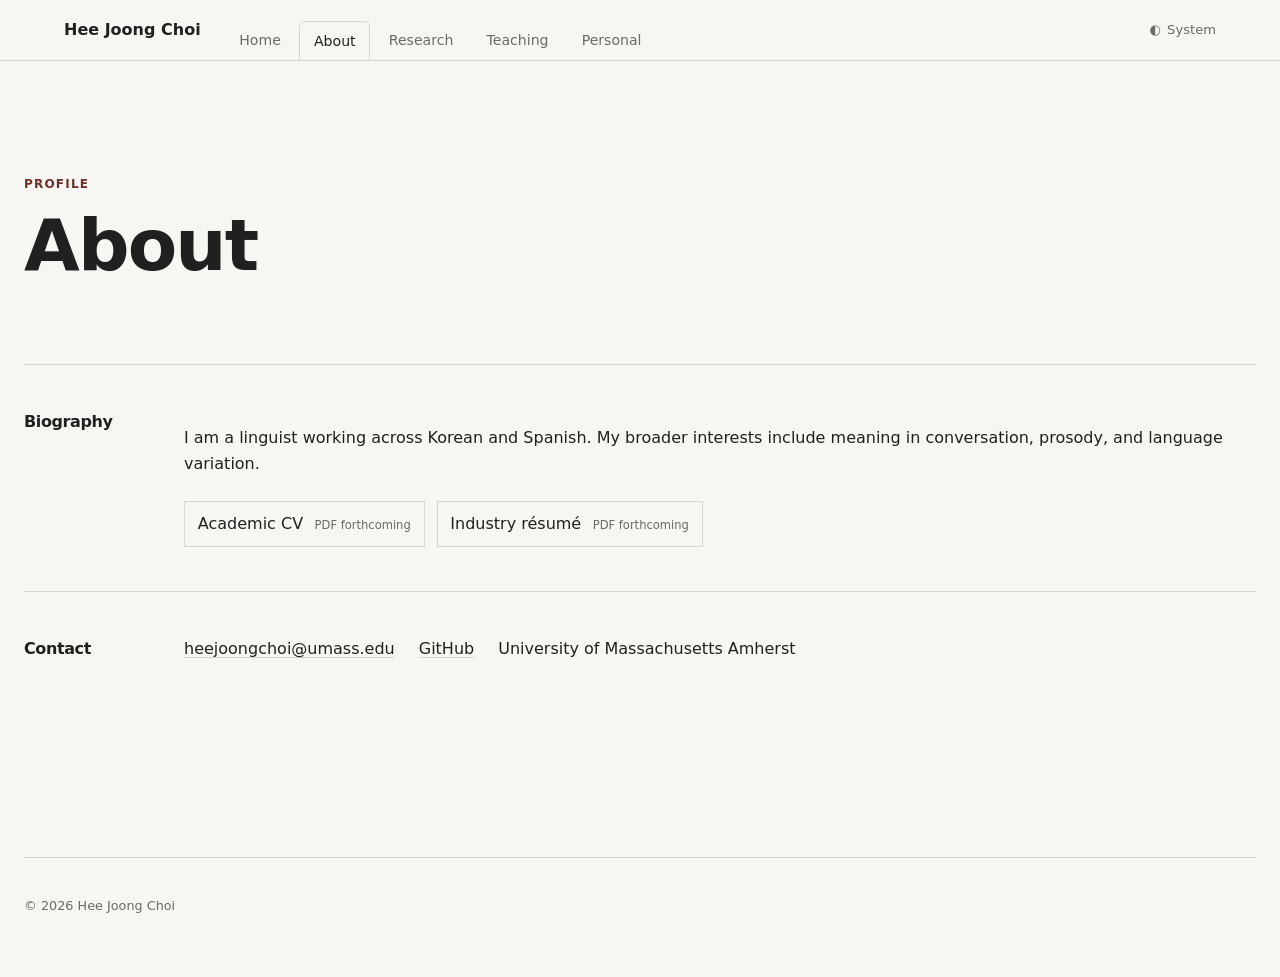
==== about/index.html @ 4eee2da2 "Converted the site to a folder-tab, multi-page structure" ====
<!doctype html>
<html lang="en">
<head>
  <meta charset="utf-8">
  <meta name="viewport" content="width=device-width, initial-scale=1">
  <meta name="description" content="About Hee Joong Choi, linguist at UMass Amherst.">
  <title>About · Hee Joong Choi</title>
  <script>document.documentElement.dataset.theme = localStorage.getItem('theme') || 'system';</script>
  <link rel="stylesheet" href="/styles.css">
</head>
<body>
  <header class="site-header">
    <nav class="nav" aria-label="Main navigation">
      <a class="site-name" href="/">Hee Joong Choi</a>
      <div class="nav-links">
        <a href="/">Home</a><a href="/about/" aria-current="page">About</a><a href="/research/">Research</a><a href="/teaching/">Teaching</a><a href="/personal/">Personal</a>
      </div>
      <button class="theme-toggle" type="button" aria-label="Change color theme" title="Change color theme"><span aria-hidden="true">◐</span><span class="theme-label">System</span></button>
    </nav>
  </header>

  <main class="page-shell inner-page">
    <header class="page-heading">
      <p class="kicker">Profile</p>
      <h1>About</h1>
    </header>
    <div class="page-content">
      <section aria-labelledby="bio-title">
        <h2 id="bio-title">Biography</h2>
        <div>
          <p>I am a linguist working across Korean and Spanish. My broader interests include meaning in conversation, prosody, and language variation.</p>
          <div class="document-links" aria-label="Professional documents">
            <!-- Replace each span with an <a> when its PDF is added. -->
            <span>Academic CV <small>PDF forthcoming</small></span>
            <span>Industry résumé <small>PDF forthcoming</small></span>
          </div>
        </div>
      </section>
      <section aria-labelledby="contact-title">
        <h2 id="contact-title">Contact</h2>
        <div class="contact-list">
          <a href="mailto:heejoongchoi@umass.edu">heejoongchoi@umass.edu</a>
          <a href="https://github.com/drchoi1">GitHub</a>
          <span>University of Massachusetts Amherst</span>
        </div>
      </section>
    </div>
  </main>

  <footer><p>© <span data-year></span> Hee Joong Choi</p></footer>
  <script src="/site.js"></script>
</body>
</html>
---- styles.css ----
:root {
  color-scheme: light dark;
  --bg: #f7f6f2;
  --text: #20211f;
  --muted: #696b66;
  --line: #d7d6d0;
  --accent: #6d302d;
  --header: color-mix(in srgb, var(--bg) 92%, transparent);
  font-family: Inter, ui-sans-serif, system-ui, -apple-system, BlinkMacSystemFont, "Segoe UI", sans-serif;
  font-size: 16px;
  scroll-behavior: smooth;
}

:root[data-theme="dark"] {
  --bg: #171816;
  --text: #eeeee8;
  --muted: #aaa9a2;
  --line: #393a35;
  --accent: #d89b91;
}

@media (prefers-color-scheme: dark) {
  :root:not([data-theme="light"]) {
    --bg: #171816;
    --text: #eeeee8;
    --muted: #aaa9a2;
    --line: #393a35;
    --accent: #d89b91;
  }
}

* { box-sizing: border-box; }

body {
  margin: 0;
  background: var(--bg);
  color: var(--text);
  font-size: 1rem;
  line-height: 1.65;
}

a {
  color: inherit;
  text-decoration-color: var(--line);
  text-underline-offset: 0.2em;
}

a:hover, a:focus-visible { text-decoration-color: var(--accent); }

.site-header {
  position: sticky;
  top: 0;
  z-index: 10;
  border-bottom: 1px solid var(--line);
  background: var(--header);
  backdrop-filter: blur(12px);
}

.nav {
  display: flex;
  align-items: center;
  gap: 1.5rem;
  width: min(72rem, calc(100% - 2rem));
  min-height: 3.75rem;
  margin: auto;
}

.site-name {
  flex: 0 0 auto;
  font-weight: 650;
  text-decoration: none;
}

.nav-links {
  display: flex;
  flex: 1 1 auto;
  align-self: stretch;
  align-items: end;
  gap: 0.25rem;
  overflow-x: auto;
  scrollbar-width: none;
  white-space: nowrap;
}

.nav-links::-webkit-scrollbar { display: none; }
.nav-links a {
  display: inline-flex;
  align-items: center;
  height: 2.5rem;
  border: 1px solid transparent;
  border-bottom: 0;
  border-radius: 0.35rem 0.35rem 0 0;
  color: var(--muted);
  font-size: 0.88rem;
  padding-inline: 0.85rem;
  text-decoration: none;
}
.nav-links a:hover, .nav-links a:focus-visible { color: var(--text); }

.nav-links a[aria-current="page"] {
  position: relative;
  bottom: -1px;
  border-color: var(--line);
  background: var(--bg);
  color: var(--text);
}

.theme-toggle {
  display: inline-flex;
  align-items: center;
  gap: 0.4rem;
  flex: 0 0 auto;
  border: 0;
  background: none;
  color: var(--muted);
  cursor: pointer;
  font: inherit;
  font-size: 0.82rem;
  padding: 0.35rem 0;
}

main, footer {
  width: min(78rem, calc(100% - 3rem));
  margin-inline: auto;
}

.page-shell {
  min-height: calc(100vh - 10rem);
}

.inner-page {
  padding-block: clamp(3.5rem, 8vw, 6.5rem);
}

.page-heading {
  max-width: 46rem;
  margin-bottom: clamp(3rem, 7vw, 5rem);
}

.page-heading h1 {
  margin-bottom: 1rem;
  font-size: clamp(2.7rem, 6vw, 4.5rem);
}

.page-heading > :last-child { margin-bottom: 0; }

.page-content > section {
  display: grid;
  grid-template-columns: 8rem minmax(0, 1fr);
  gap: 2rem;
  border-top: 1px solid var(--line);
  padding-block: 2.75rem;
}

.intro {
  display: grid;
  grid-template-columns: minmax(0, 1fr) 14rem;
  gap: clamp(2rem, 8vw, 6rem);
  align-items: center;
  min-height: 68vh;
  padding-block: 5rem;
}

.kicker {
  color: var(--accent);
  font-size: 0.75rem;
  font-weight: 650;
  letter-spacing: 0.1em;
  text-transform: uppercase;
}

h1, h2 { font-weight: 600; letter-spacing: -0.025em; }
h1 { margin: 0 0 1.5rem; font-size: clamp(2.5rem, 7vw, 4.8rem); line-height: 1.06; }
h1 span { display: block; color: var(--muted); font-size: 0.42em; margin-top: 0.5rem; }
.intro-text { font-size: clamp(1.15rem, 2.5vw, 1.4rem); line-height: 1.5; }
.intro p { max-width: 38rem; }

.portrait {
  display: block;
  width: 100%;
  aspect-ratio: 4 / 5;
  border: 1px solid var(--line);
  filter: grayscale(18%);
  object-fit: cover;
}

main > section:not(.intro) {
  display: grid;
  grid-template-columns: 8rem minmax(0, 1fr);
  gap: 2rem;
  border-top: 1px solid var(--line);
  padding-block: 3.5rem;
  scroll-margin-top: 4.5rem;
}

h2 { margin: 0; font-size: 1rem; }
h3 { margin: 0; font-size: 1rem; font-weight: 600; }
.section-body > :first-child { margin-top: 0; }
.section-body > :last-child { margin-bottom: 0; }
.empty-state, .section-note { color: var(--muted); }
.contact-list { display: flex; flex-wrap: wrap; gap: 0.5rem 1.5rem; }

.document-links {
  display: flex;
  flex-wrap: wrap;
  gap: 0.75rem;
  margin-top: 1.5rem;
}

.document-links > * {
  border: 1px solid var(--line);
  padding: 0.55rem 0.8rem;
  text-decoration: none;
}

.document-links small {
  color: var(--muted);
  font-size: 0.72rem;
  margin-left: 0.4rem;
}

.research-areas { margin-top: 2rem; }

.research-areas article {
  display: grid;
  grid-template-columns: minmax(11rem, 0.8fr) minmax(0, 1.2fr);
  gap: 2rem;
  border-top: 1px solid var(--line);
  padding-block: 1.4rem;
}

.research-areas article:last-child { padding-bottom: 0; }
.research-areas p { margin: 0; }

.teaching-group + .teaching-group { margin-top: 3rem; }

.teaching-group > h2 {
  font-size: 1.08rem;
  margin-bottom: 1.15rem;
}

.teaching-place {
  border: 0;
}

.teaching-place + .teaching-place { margin-top: 1.4rem; }

.teaching-place h3 {
  color: var(--accent);
  font-size: 0.95rem;
  font-weight: 600;
  margin: 0 0 0.45rem;
}

.course-list { margin: 0; }

.course-list > div {
  display: grid;
  grid-template-columns: 7.5rem minmax(0, 1fr);
  gap: 1rem;
  border: 0;
  line-height: 1.35;
  padding-block: 0.08rem;
}

.course-list > div::before,
.course-list > div::after { content: none; }

.course-list dt {
  color: var(--muted);
  font-size: 0.84rem;
  font-variant-numeric: tabular-nums;
}

.course-list dd { margin: 0; }

.course-meta {
  color: var(--muted);
  font-size: 0.82em;
}

.course-detail {
  display: grid;
  grid-template-columns: 7rem minmax(0, 1fr);
  gap: 1rem;
  color: var(--muted);
  font-size: 0.88rem;
  margin-top: 0.35rem;
}

.course-detail span {
  font-size: 0.76rem;
  font-weight: 650;
  letter-spacing: 0.04em;
  text-transform: uppercase;
}

.course-detail p { margin: 0; }

@media (min-width: 1280px) {
  .course-list > div > dd { white-space: nowrap; }
  .course-detail p { white-space: normal; }
}

.interest-bubbles {
  display: flex;
  flex-wrap: wrap;
  align-items: flex-start;
  gap: 0.75rem;
  margin-top: 1.5rem;
}

.interest-bubbles details {
  flex: 0 1 auto;
  border: 1px solid var(--line);
  background: var(--bg);
}

.interest-bubbles details[open] {
  flex-basis: min(100%, 18rem);
  position: relative;
}

.interest-bubbles details[open]::after {
  content: "";
  position: absolute;
  left: 1.25rem;
  bottom: -0.55rem;
  width: 0.9rem;
  height: 0.9rem;
  border-right: 1px solid var(--line);
  border-bottom: 1px solid var(--line);
  background: var(--bg);
  transform: rotate(45deg);
}

.interest-bubbles summary {
  cursor: pointer;
  list-style: none;
  padding: 0.65rem 0.9rem;
  white-space: nowrap;
}

.interest-bubbles summary::-webkit-details-marker { display: none; }

.interest-bubbles summary::after {
  content: "+";
  color: var(--muted);
  margin-left: 0.75rem;
}

.interest-bubbles details[open] summary::after { content: "−"; }

.bubble-content {
  aspect-ratio: 1 / 1;
  border-top: 1px solid var(--line);
  color: var(--muted);
  padding: 1rem;
}

.bubble-content p { margin: 0; }

footer {
  border-top: 1px solid var(--line);
  color: var(--muted);
  font-size: 0.8rem;
  margin-top: 3rem;
  padding-block: 1.5rem 3rem;
}

@media (max-width: 700px) {
  main, footer { width: min(100% - 2rem, 78rem); }
  .nav { flex-wrap: wrap; gap: 0 1rem; padding-block: 0.65rem; }
  .site-name { flex: 1 1 auto; }
  .theme-label { position: absolute; width: 1px; height: 1px; overflow: hidden; clip: rect(0 0 0 0); }
  .nav-links { order: 3; flex-basis: 100%; padding-top: 0.45rem; }
  .nav-links a { height: 2.25rem; padding-inline: 0.7rem; }
  .intro { grid-template-columns: 1fr; min-height: auto; padding-block: 4rem; }
  .portrait { width: min(13rem, 55vw); }
  .inner-page { padding-block: 3.5rem; }
  .page-content > section { grid-template-columns: 1fr; gap: 1rem; }
  main > section:not(.intro) { grid-template-columns: 1fr; gap: 1rem; padding-block: 2.75rem; scroll-margin-top: 6.5rem; }
  .research-areas article { grid-template-columns: 1fr; gap: 0.5rem; }
  .course-list > div { grid-template-columns: 6.5rem minmax(0, 1fr); gap: 0.8rem; }
  .course-detail { grid-template-columns: 1fr; gap: 0.35rem; }
  .interest-bubbles details[open] { flex-basis: 100%; }
}

@media (max-width: 420px) {
  .course-list > div { grid-template-columns: 1fr; gap: 0.25rem; }
  .course-list dt br { display: none; }
}

@media (prefers-reduced-motion: reduce) {
  :root { scroll-behavior: auto; }
}
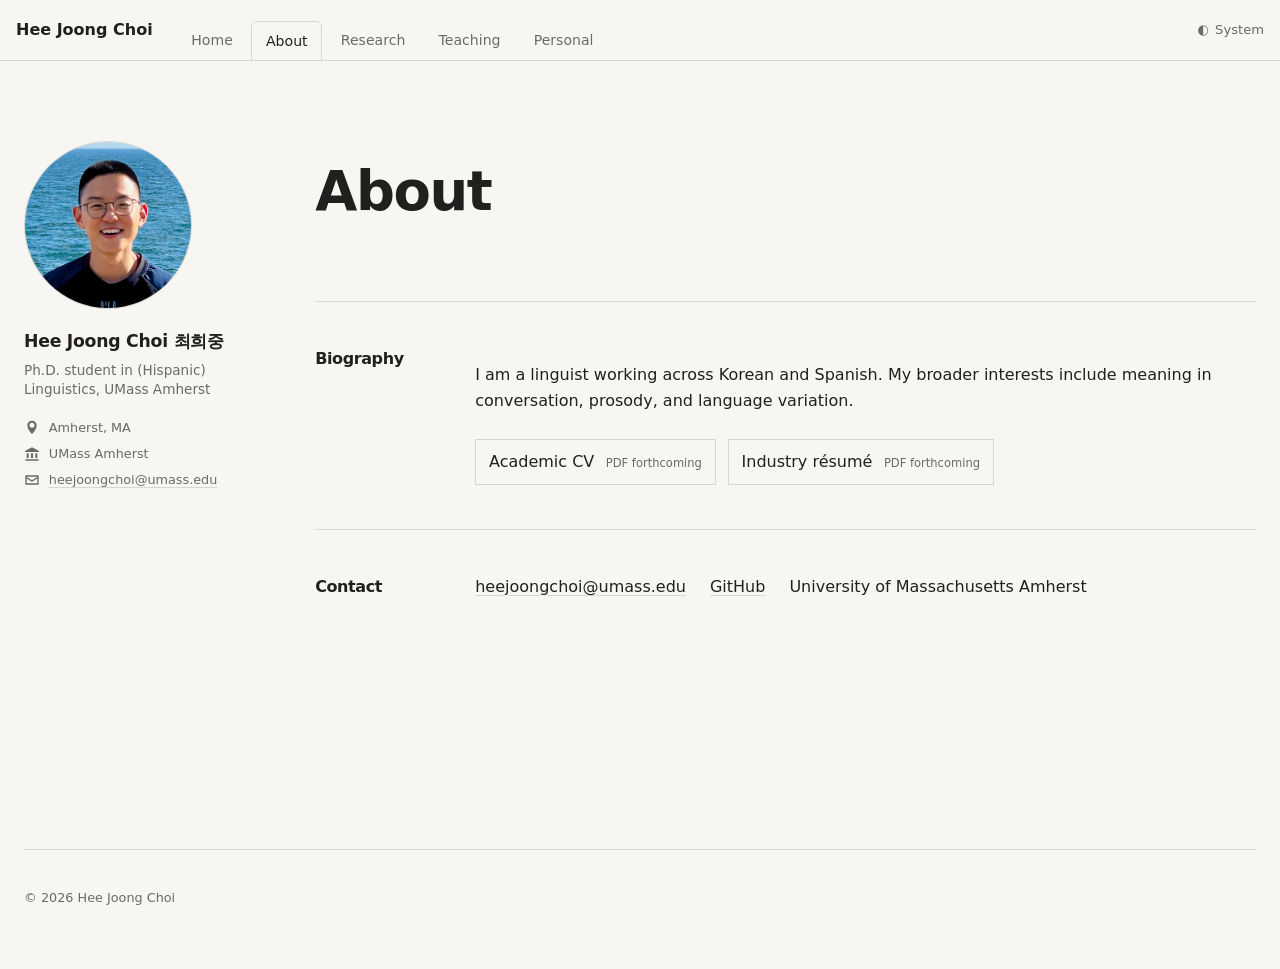
==== commit fdf15d18: "Profile sidebar addition +a Profile rail includes: - Existing circular profile portrait - “Hee Joong" ====
--- a/about/index.html
+++ b/about/index.html
@@ -19,9 +19,22 @@
     </nav>
   </header>
 
+  <div class="site-frame">
+    <aside class="profile-bar" aria-label="Profile">
+      <img class="profile-photo" src="/images/ChoiHJ_profile.png" alt="Hee Joong Choi">
+      <div class="profile-copy">
+        <p class="profile-name">Hee Joong Choi <span lang="ko">최희중</span></p>
+        <p class="profile-title">Ph.D. student in (Hispanic) Linguistics, UMass Amherst</p>
+        <ul class="profile-meta">
+          <li><svg aria-hidden="true" viewBox="0 0 24 24"><path d="M12 21s7-6.1 7-13a7 7 0 1 0-14 0c0 6.9 7 13 7 13Zm0-9.5A3.5 3.5 0 1 1 12 4a3.5 3.5 0 0 1 0 7.5Z"/></svg><span>Amherst, MA</span></li>
+          <li><svg aria-hidden="true" viewBox="0 0 24 24"><path d="m12 2 10 5v2H2V7l10-5ZM4 11h3v7H4v-7Zm6.5 0h3v7h-3v-7Zm6.5 0h3v7h-3v-7ZM2 20h20v2H2v-2Z"/></svg><span>UMass Amherst</span></li>
+          <li><svg aria-hidden="true" viewBox="0 0 24 24"><path d="M2 5h20v14H2V5Zm2 2v.5l8 5 8-5V7H4Zm16 10V9.8l-8 5-8-5V17h16Z"/></svg><a href="mailto:heejoongchoi@umass.edu">heejoongchoi@umass.edu</a></li>
+        </ul>
+      </div>
+    </aside>
+
   <main class="page-shell inner-page">
     <header class="page-heading">
-      <p class="kicker">Profile</p>
       <h1>About</h1>
     </header>
     <div class="page-content">
@@ -46,6 +59,7 @@
       </section>
     </div>
   </main>
+  </div>
 
   <footer><p>© <span data-year></span> Hee Joong Choi</p></footer>
   <script src="/site.js"></script>
--- a/styles.css
+++ b/styles.css
@@ -60,7 +60,7 @@
   display: flex;
   align-items: center;
   gap: 1.5rem;
-  width: min(72rem, calc(100% - 2rem));
+  width: min(90rem, calc(100% - 2rem));
   min-height: 3.75rem;
   margin: auto;
 }
@@ -124,6 +124,77 @@
   margin-inline: auto;
 }
 
+.site-frame {
+  display: grid;
+  grid-template-columns: 15rem minmax(0, 1fr);
+  gap: clamp(2rem, 4vw, 4rem);
+  width: min(90rem, calc(100% - 3rem));
+  margin-inline: auto;
+}
+
+.site-frame > main {
+  min-width: 0;
+  width: 100%;
+}
+
+.profile-bar {
+  position: sticky;
+  top: 5.5rem;
+  align-self: start;
+  margin-top: 5rem;
+}
+
+.profile-photo {
+  display: block;
+  width: 10.5rem;
+  aspect-ratio: 1;
+  border: 1px solid var(--line);
+  border-radius: 50%;
+  object-fit: cover;
+}
+
+.profile-name {
+  margin: 1.1rem 0 0;
+  font-size: 1.08rem;
+  font-weight: 650;
+  letter-spacing: -0.015em;
+  white-space: nowrap;
+}
+
+.profile-title {
+  color: var(--muted);
+  font-size: 0.85rem;
+  line-height: 1.45;
+  margin: 0.35rem 0 0;
+}
+
+.profile-meta {
+  margin: 1.2rem 0 0;
+  padding: 0;
+  list-style: none;
+}
+
+.profile-meta li {
+  display: grid;
+  grid-template-columns: 1rem minmax(0, 1fr);
+  gap: 0.55rem;
+  align-items: start;
+  color: var(--muted);
+  font-size: 0.8rem;
+  line-height: 1.35;
+}
+
+.profile-meta li + li { margin-top: 0.55rem; }
+
+.profile-meta svg {
+  width: 1rem;
+  height: 1rem;
+  fill: currentColor;
+  margin-top: 0.05rem;
+}
+
+.profile-meta a { overflow-wrap: anywhere; }
+
 .page-shell {
   min-height: calc(100vh - 10rem);
 }
@@ -139,7 +210,7 @@
 
 .page-heading h1 {
   margin-bottom: 1rem;
-  font-size: clamp(2.7rem, 6vw, 4.5rem);
+  font-size: clamp(2.1rem, 4.5vw, 3.4rem);
 }
 
 .page-heading > :last-child { margin-bottom: 0; }
@@ -170,7 +241,7 @@
 }
 
 h1, h2 { font-weight: 600; letter-spacing: -0.025em; }
-h1 { margin: 0 0 1.5rem; font-size: clamp(2.5rem, 7vw, 4.8rem); line-height: 1.06; }
+h1 { margin: 0 0 1.5rem; font-size: clamp(2rem, 5.25vw, 3.6rem); line-height: 1.06; }
 h1 span { display: block; color: var(--muted); font-size: 0.42em; margin-top: 0.5rem; }
 .intro-text { font-size: clamp(1.15rem, 2.5vw, 1.4rem); line-height: 1.5; }
 .intro p { max-width: 38rem; }
@@ -184,6 +255,23 @@
   object-fit: cover;
 }
 
+.home-photo { margin: 0; }
+
+.home-photo img {
+  display: block;
+  width: 100%;
+  aspect-ratio: 3 / 4;
+  border: 1px solid var(--line);
+  object-fit: cover;
+}
+
+.home-photo figcaption {
+  color: var(--muted);
+  font-size: 0.72rem;
+  line-height: 1.4;
+  margin-top: 0.55rem;
+}
+
 main > section:not(.intro) {
   display: grid;
   grid-template-columns: 8rem minmax(0, 1fr);
@@ -219,18 +307,84 @@
   margin-left: 0.4rem;
 }
 
-.research-areas { margin-top: 2rem; }
-
-.research-areas article {
-  display: grid;
-  grid-template-columns: minmax(11rem, 0.8fr) minmax(0, 1.2fr);
+.research-section {
+  display: grid;
+  grid-template-columns: 10rem minmax(0, 1fr);
   gap: 2rem;
   border-top: 1px solid var(--line);
-  padding-block: 1.4rem;
-}
-
-.research-areas article:last-child { padding-bottom: 0; }
-.research-areas p { margin: 0; }
+  padding-block: 2.75rem;
+}
+
+.research-section > h2 { font-size: 1rem; }
+
+.dot-list {
+  margin: 0;
+  padding: 0;
+  list-style: none;
+}
+
+.dot-list li {
+  display: flex;
+  align-items: baseline;
+}
+.dot-list li + li { margin-top: 0.3rem; }
+
+.dot-list li::before {
+  content: "·";
+  flex: 0 0 1rem;
+  color: var(--accent);
+  font-weight: 700;
+  margin-right: 0.35rem;
+  text-align: center;
+}
+
+.project-list { min-width: 0; }
+
+.project {
+  border-top: 1px solid var(--line);
+  padding-block: 1.25rem;
+}
+
+.project:first-child { padding-top: 0; }
+
+.project details { margin: 0; }
+
+.project summary {
+  cursor: pointer;
+  font-size: 1.05rem;
+  font-weight: 600;
+  list-style: none;
+}
+
+.project summary::-webkit-details-marker { display: none; }
+
+.project summary::before {
+  content: "+";
+  display: inline-block;
+  color: var(--accent);
+  margin-right: 0.65rem;
+  width: 0.8rem;
+}
+
+.project details[open] summary::before { content: "−"; }
+
+.project-outline {
+  border: 1px solid var(--line);
+  margin: 1.25rem 0 0 1.45rem;
+  padding: 1rem 1rem 1rem 2rem;
+}
+
+.project-outline li + li { margin-top: 0.8rem; }
+
+.project-outcomes {
+  color: var(--muted);
+  font-size: 0.88rem;
+  margin: 1rem 0 0 1.45rem;
+  padding-left: 1rem;
+}
+
+.project-outcomes li + li { margin-top: 0.4rem; }
+.project-outcomes b { color: var(--text); }
 
 .teaching-group + .teaching-group { margin-top: 3rem; }
 
@@ -274,6 +428,8 @@
 
 .course-list dd { margin: 0; }
 
+.course-list > .no-date { grid-template-columns: 1fr; }
+
 .course-meta {
   color: var(--muted);
   font-size: 0.82em;
@@ -296,6 +452,15 @@
 }
 
 .course-detail p { margin: 0; }
+
+.bare-course-list {
+  color: var(--muted);
+  font-size: 0.88rem;
+  margin: 0.35rem 0 0;
+  padding-left: 1.1rem;
+}
+
+.bare-course-list li + li { margin-top: 0.1rem; }
 
 @media (min-width: 1280px) {
   .course-list > div > dd { white-space: nowrap; }
@@ -370,22 +535,38 @@
 
 @media (max-width: 700px) {
   main, footer { width: min(100% - 2rem, 78rem); }
+  .site-frame { width: min(100% - 2rem, 90rem); }
   .nav { flex-wrap: wrap; gap: 0 1rem; padding-block: 0.65rem; }
   .site-name { flex: 1 1 auto; }
   .theme-label { position: absolute; width: 1px; height: 1px; overflow: hidden; clip: rect(0 0 0 0); }
   .nav-links { order: 3; flex-basis: 100%; padding-top: 0.45rem; }
   .nav-links a { height: 2.25rem; padding-inline: 0.7rem; }
   .intro { grid-template-columns: 1fr; min-height: auto; padding-block: 4rem; }
-  .portrait { width: min(13rem, 55vw); }
+  .portrait, .home-photo { width: min(15rem, 65vw); }
   .inner-page { padding-block: 3.5rem; }
   .page-content > section { grid-template-columns: 1fr; gap: 1rem; }
   main > section:not(.intro) { grid-template-columns: 1fr; gap: 1rem; padding-block: 2.75rem; scroll-margin-top: 6.5rem; }
-  .research-areas article { grid-template-columns: 1fr; gap: 0.5rem; }
+  .research-section { grid-template-columns: 1fr; gap: 1rem; }
   .course-list > div { grid-template-columns: 6.5rem minmax(0, 1fr); gap: 0.8rem; }
   .course-detail { grid-template-columns: 1fr; gap: 0.35rem; }
   .interest-bubbles details[open] { flex-basis: 100%; }
 }
 
+@media (max-width: 900px) {
+  .site-frame { grid-template-columns: 1fr; gap: 0; }
+  .profile-bar {
+    position: static;
+    display: grid;
+    grid-template-columns: 6rem minmax(0, 1fr);
+    gap: 1.25rem;
+    margin-top: 2.5rem;
+  }
+  .profile-photo { width: 6rem; }
+  .profile-name { margin-top: 0; }
+  .profile-meta { display: flex; flex-wrap: wrap; gap: 0.45rem 1rem; margin-top: 0.8rem; }
+  .profile-meta li + li { margin-top: 0; }
+}
+
 @media (max-width: 420px) {
   .course-list > div { grid-template-columns: 1fr; gap: 0.25rem; }
   .course-list dt br { display: none; }
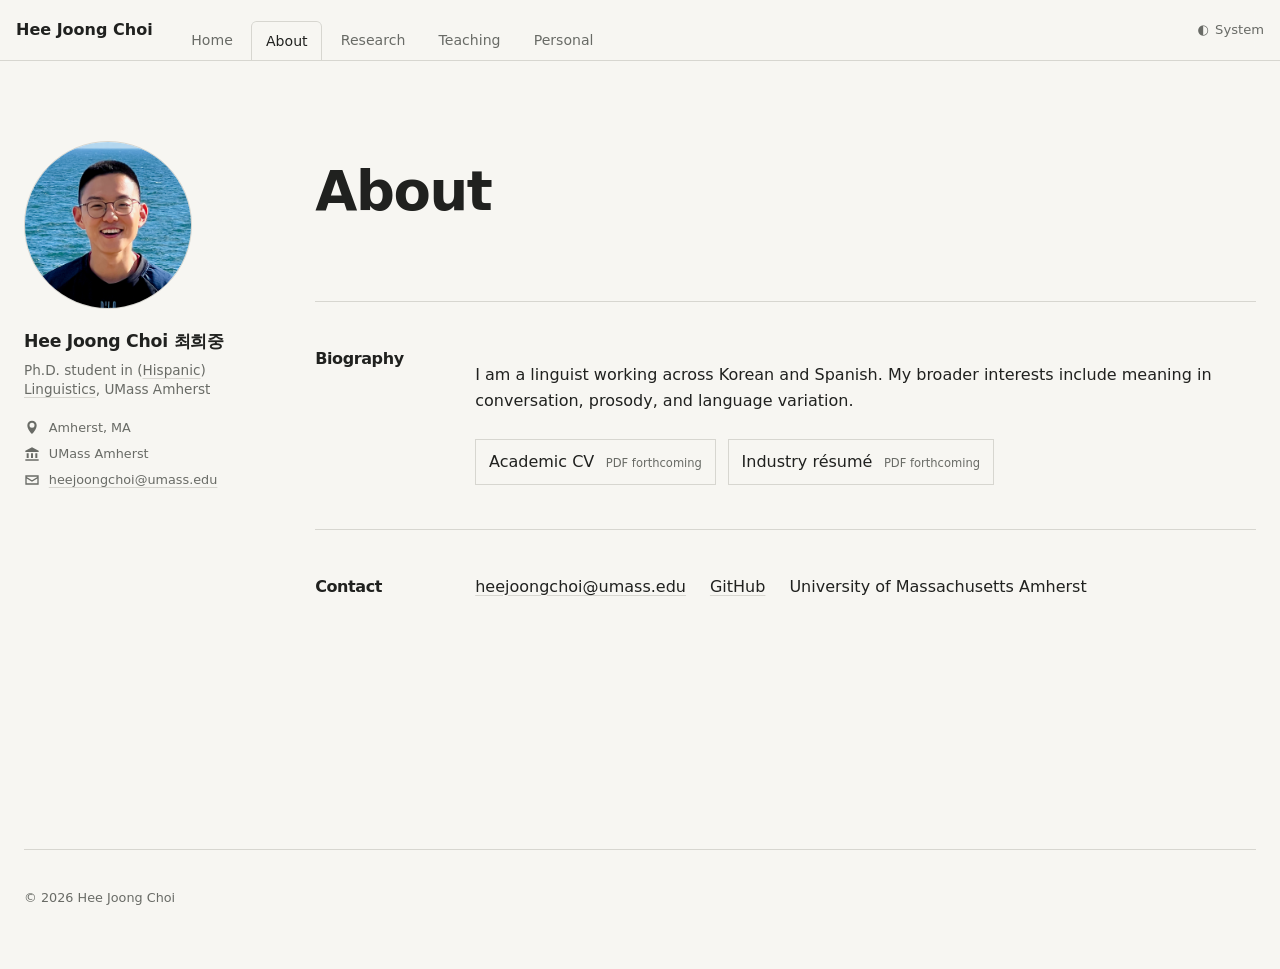
==== commit 111bda28: "gradual collapsing of mobile profile - Mobile profile collapse now tracks scroll continuously across" ====
--- a/about/index.html
+++ b/about/index.html
@@ -24,7 +24,7 @@
       <img class="profile-photo" src="/images/ChoiHJ_profile.png" alt="Hee Joong Choi">
       <div class="profile-copy">
         <p class="profile-name">Hee Joong Choi <span lang="ko">최희중</span></p>
-        <p class="profile-title">Ph.D. student in (Hispanic) Linguistics, UMass Amherst</p>
+        <p class="profile-title">Ph.D. student in (<a href="https://www.umass.edu/spanish-portuguese/">Hispanic</a>) <a href="https://www.umass.edu/linguistics/">Linguistics</a>, UMass Amherst</p>
         <ul class="profile-meta">
           <li><svg aria-hidden="true" viewBox="0 0 24 24"><path d="M12 21s7-6.1 7-13a7 7 0 1 0-14 0c0 6.9 7 13 7 13Zm0-9.5A3.5 3.5 0 1 1 12 4a3.5 3.5 0 0 1 0 7.5Z"/></svg><span>Amherst, MA</span></li>
           <li><svg aria-hidden="true" viewBox="0 0 24 24"><path d="m12 2 10 5v2H2V7l10-5ZM4 11h3v7H4v-7Zm6.5 0h3v7h-3v-7Zm6.5 0h3v7h-3v-7ZM2 20h20v2H2v-2Z"/></svg><span>UMass Amherst</span></li>
--- a/styles.css
+++ b/styles.css
@@ -225,7 +225,7 @@
 
 .intro {
   display: grid;
-  grid-template-columns: minmax(0, 1fr) 14rem;
+  grid-template-columns: minmax(0, 1fr) 28rem;
   gap: clamp(2rem, 8vw, 6rem);
   align-items: center;
   min-height: 68vh;
@@ -345,8 +345,6 @@
   padding-block: 1.25rem;
 }
 
-.project:first-child { padding-top: 0; }
-
 .project details { margin: 0; }
 
 .project summary {
@@ -427,8 +425,6 @@
 }
 
 .course-list dd { margin: 0; }
-
-.course-list > .no-date { grid-template-columns: 1fr; }
 
 .course-meta {
   color: var(--muted);
@@ -542,7 +538,8 @@
   .nav-links { order: 3; flex-basis: 100%; padding-top: 0.45rem; }
   .nav-links a { height: 2.25rem; padding-inline: 0.7rem; }
   .intro { grid-template-columns: 1fr; min-height: auto; padding-block: 4rem; }
-  .portrait, .home-photo { width: min(15rem, 65vw); }
+  .portrait { width: min(15rem, 65vw); }
+  .home-photo { width: min(100%, 28rem); }
   .inner-page { padding-block: 3.5rem; }
   .page-content > section { grid-template-columns: 1fr; gap: 1rem; }
   main > section:not(.intro) { grid-template-columns: 1fr; gap: 1rem; padding-block: 2.75rem; scroll-margin-top: 6.5rem; }
@@ -554,17 +551,36 @@
 
 @media (max-width: 900px) {
   .site-frame { grid-template-columns: 1fr; gap: 0; }
-  .profile-bar {
+  .site-header .profile-bar {
     position: static;
     display: grid;
-    grid-template-columns: 6rem minmax(0, 1fr);
-    gap: 1.25rem;
-    margin-top: 2.5rem;
+    grid-template-columns: 5rem minmax(0, 1fr);
+    gap: 1rem;
+    width: min(100% - 2rem, 90rem);
+    max-height: var(--profile-max-height, 13rem);
+    margin: 0 auto;
+    padding-block: 0.8rem 0.45rem;
+    overflow: hidden;
+    opacity: var(--profile-opacity, 1);
+    visibility: visible;
   }
-  .profile-photo { width: 6rem; }
+  .site-header .profile-photo { width: 5rem; }
   .profile-name { margin-top: 0; }
   .profile-meta { display: flex; flex-wrap: wrap; gap: 0.45rem 1rem; margin-top: 0.8rem; }
   .profile-meta li + li { margin-top: 0; }
+
+  .site-header .site-name {
+    max-width: var(--compact-name-width, 0);
+    overflow: hidden;
+    opacity: var(--compact-name-opacity, 0);
+    white-space: nowrap;
+  }
+
+  .site-header:not(.is-compact) .nav { justify-content: flex-end; }
+
+  .site-header.is-compact .profile-bar {
+    pointer-events: none;
+  }
 }
 
 @media (max-width: 420px) {
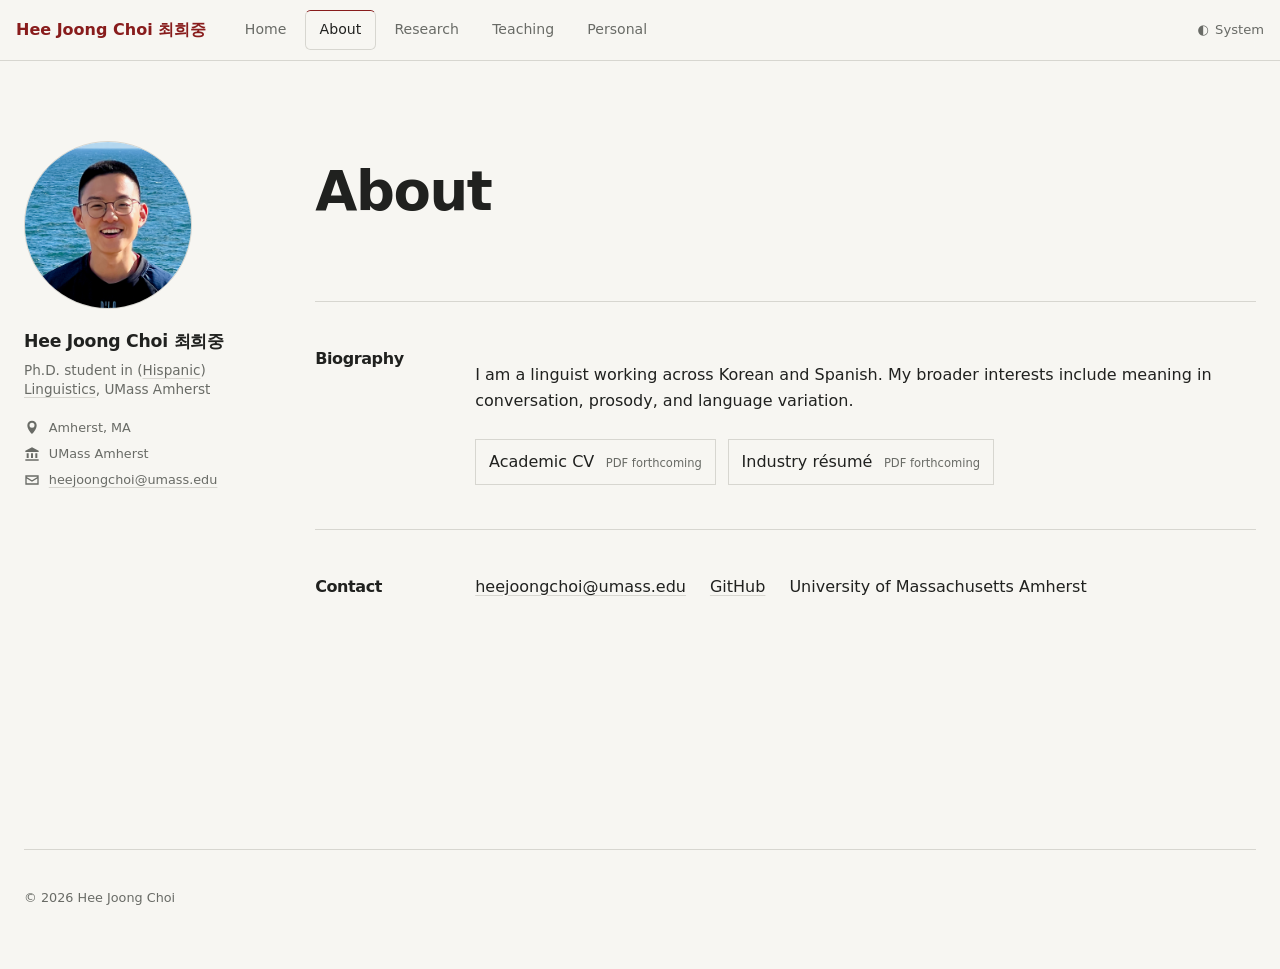
==== commit 391d4d9e: "UMass maroon applied + header updates #881c1c" ====
--- a/about/index.html
+++ b/about/index.html
@@ -11,7 +11,7 @@
 <body>
   <header class="site-header">
     <nav class="nav" aria-label="Main navigation">
-      <a class="site-name" href="/">Hee Joong Choi</a>
+      <a class="site-name" href="/">Hee Joong Choi <span lang="ko">최희중</span></a>
       <div class="nav-links">
         <a href="/">Home</a><a href="/about/" aria-current="page">About</a><a href="/research/">Research</a><a href="/teaching/">Teaching</a><a href="/personal/">Personal</a>
       </div>
--- a/styles.css
+++ b/styles.css
@@ -4,7 +4,7 @@
   --text: #20211f;
   --muted: #696b66;
   --line: #d7d6d0;
-  --accent: #6d302d;
+  --accent: #881c1c;
   --header: color-mix(in srgb, var(--bg) 92%, transparent);
   font-family: Inter, ui-sans-serif, system-ui, -apple-system, BlinkMacSystemFont, "Segoe UI", sans-serif;
   font-size: 16px;
@@ -16,7 +16,7 @@
   --text: #eeeee8;
   --muted: #aaa9a2;
   --line: #393a35;
-  --accent: #d89b91;
+  --accent: #881c1c;
 }
 
 @media (prefers-color-scheme: dark) {
@@ -25,7 +25,7 @@
     --text: #eeeee8;
     --muted: #aaa9a2;
     --line: #393a35;
-    --accent: #d89b91;
+    --accent: #881c1c;
   }
 }
 
@@ -67,15 +67,19 @@
 
 .site-name {
   flex: 0 0 auto;
+  color: var(--accent);
   font-weight: 650;
   text-decoration: none;
 }
+
+.site-name:hover,
+.site-name:focus-visible { color: var(--accent); }
 
 .nav-links {
   display: flex;
   flex: 1 1 auto;
-  align-self: stretch;
-  align-items: end;
+  align-self: center;
+  align-items: center;
   gap: 0.25rem;
   overflow-x: auto;
   scrollbar-width: none;
@@ -88,8 +92,7 @@
   align-items: center;
   height: 2.5rem;
   border: 1px solid transparent;
-  border-bottom: 0;
-  border-radius: 0.35rem 0.35rem 0 0;
+  border-radius: 0.35rem;
   color: var(--muted);
   font-size: 0.88rem;
   padding-inline: 0.85rem;
@@ -98,9 +101,8 @@
 .nav-links a:hover, .nav-links a:focus-visible { color: var(--text); }
 
 .nav-links a[aria-current="page"] {
-  position: relative;
-  bottom: -1px;
   border-color: var(--line);
+  border-top-color: var(--accent);
   background: var(--bg);
   color: var(--text);
 }
@@ -161,6 +163,8 @@
   white-space: nowrap;
 }
 
+.site-header .profile-name { color: var(--accent); }
+
 .profile-title {
   color: var(--muted);
   font-size: 0.85rem;
@@ -311,7 +315,6 @@
   display: grid;
   grid-template-columns: 10rem minmax(0, 1fr);
   gap: 2rem;
-  border-top: 1px solid var(--line);
   padding-block: 2.75rem;
 }
 
@@ -324,17 +327,20 @@
 }
 
 .dot-list li {
-  display: flex;
-  align-items: baseline;
+  position: relative;
+  display: block;
+  padding-left: 1.35rem;
 }
 .dot-list li + li { margin-top: 0.3rem; }
 
 .dot-list li::before {
   content: "·";
-  flex: 0 0 1rem;
+  position: absolute;
+  left: 0;
+  top: 0;
+  width: 1rem;
   color: var(--accent);
   font-weight: 700;
-  margin-right: 0.35rem;
   text-align: center;
 }
 
@@ -349,6 +355,7 @@
 
 .project summary {
   cursor: pointer;
+  color: var(--accent);
   font-size: 1.05rem;
   font-weight: 600;
   list-style: none;
@@ -554,31 +561,41 @@
   .site-header .profile-bar {
     position: static;
     display: grid;
-    grid-template-columns: 5rem minmax(0, 1fr);
-    gap: 1rem;
+    grid-template-columns: var(--profile-photo-column, 5rem) minmax(0, 1fr);
+    gap: var(--profile-card-gap, 1rem);
     width: min(100% - 2rem, 90rem);
-    max-height: var(--profile-max-height, 13rem);
     margin: 0 auto;
     padding-block: 0.8rem 0.45rem;
-    overflow: hidden;
-    opacity: var(--profile-opacity, 1);
     visibility: visible;
   }
-  .site-header .profile-photo { width: 5rem; }
+  .site-header .profile-photo {
+    width: var(--profile-photo-size, 5rem);
+    opacity: var(--profile-detail-opacity, 1);
+  }
   .profile-name { margin-top: 0; }
-  .profile-meta { display: flex; flex-wrap: wrap; gap: 0.45rem 1rem; margin-top: 0.8rem; }
+  .site-header .profile-title {
+    max-height: var(--profile-title-height, 4rem);
+    margin-top: var(--profile-title-margin, 0.35rem);
+    overflow: hidden;
+    opacity: var(--profile-detail-opacity, 1);
+  }
+  .profile-meta {
+    display: flex;
+    flex-wrap: wrap;
+    gap: 0.45rem 1rem;
+    max-height: var(--profile-meta-height, 5rem);
+    margin-top: var(--profile-meta-margin, 0.8rem);
+    overflow: hidden;
+    opacity: var(--profile-detail-opacity, 1);
+  }
   .profile-meta li + li { margin-top: 0; }
 
-  .site-header .site-name {
-    max-width: var(--compact-name-width, 0);
-    overflow: hidden;
-    opacity: var(--compact-name-opacity, 0);
-    white-space: nowrap;
-  }
+  .site-header .site-name { display: none; }
 
   .site-header:not(.is-compact) .nav { justify-content: flex-end; }
 
-  .site-header.is-compact .profile-bar {
+  .site-header.is-compact .profile-title,
+  .site-header.is-compact .profile-meta {
     pointer-events: none;
   }
 }
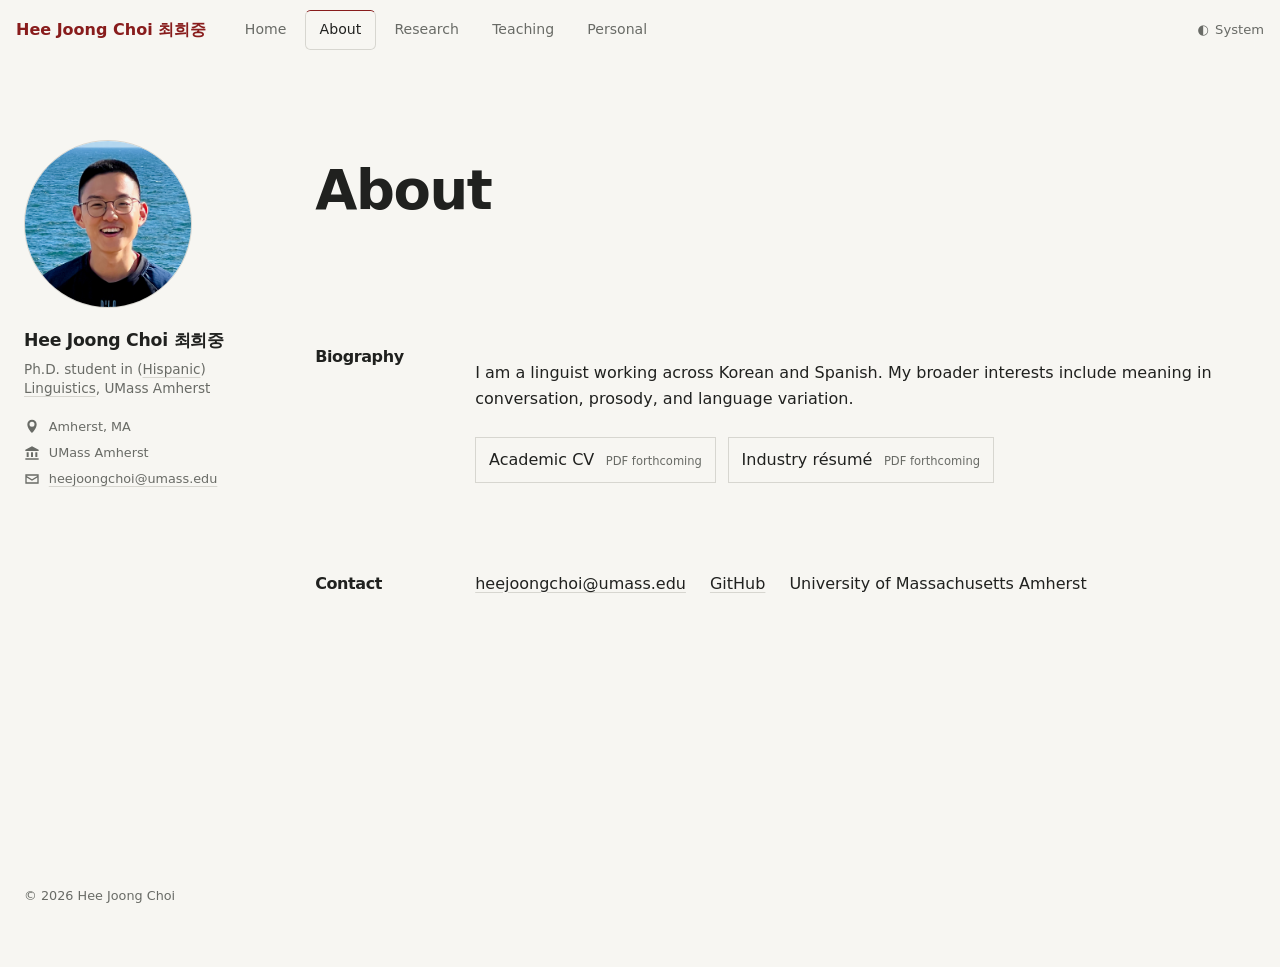
==== commit ecb93e44: "Home update, favicon addition" ====
--- a/about/index.html
+++ b/about/index.html
@@ -7,6 +7,7 @@
   <title>About · Hee Joong Choi</title>
   <script>document.documentElement.dataset.theme = localStorage.getItem('theme') || 'system';</script>
   <link rel="stylesheet" href="/styles.css">
+  <link rel="icon" href="/favicon.svg" type="image/svg+xml">
 </head>
 <body>
   <header class="site-header">
--- a/styles.css
+++ b/styles.css
@@ -51,7 +51,6 @@
   position: sticky;
   top: 0;
   z-index: 10;
-  border-bottom: 1px solid var(--line);
   background: var(--header);
   backdrop-filter: blur(12px);
 }
@@ -156,12 +155,19 @@
 }
 
 .profile-name {
+  display: block;
+  position: relative;
+  z-index: 1;
   margin: 1.1rem 0 0;
   font-size: 1.08rem;
   font-weight: 650;
   letter-spacing: -0.015em;
+  opacity: 1;
+  visibility: visible;
   white-space: nowrap;
 }
+
+.profile-copy { min-width: 0; }
 
 .site-header .profile-name { color: var(--accent); }
 
@@ -223,7 +229,6 @@
   display: grid;
   grid-template-columns: 8rem minmax(0, 1fr);
   gap: 2rem;
-  border-top: 1px solid var(--line);
   padding-block: 2.75rem;
 }
 
@@ -271,7 +276,7 @@
 
 .home-photo figcaption {
   color: var(--muted);
-  font-size: 0.72rem;
+  font-size: 0.9rem;
   line-height: 1.4;
   margin-top: 0.55rem;
 }
@@ -280,7 +285,6 @@
   display: grid;
   grid-template-columns: 8rem minmax(0, 1fr);
   gap: 2rem;
-  border-top: 1px solid var(--line);
   padding-block: 3.5rem;
   scroll-margin-top: 4.5rem;
 }
@@ -319,6 +323,22 @@
 }
 
 .research-section > h2 { font-size: 1rem; }
+
+.research-section a {
+  text-decoration-color: var(--accent);
+  text-decoration-thickness: 0.1em;
+  text-underline-offset: 0.2em;
+  -webkit-box-decoration-break: clone;
+  box-decoration-break: clone;
+  transition: background-color 120ms ease;
+}
+
+.research-section a:hover,
+.research-section a:focus-visible {
+  background-color: rgba(136, 28, 28, 0.16);
+  border-radius: 0.15rem;
+  outline: none;
+}
 
 .dot-list {
   margin: 0;
@@ -347,9 +367,10 @@
 .project-list { min-width: 0; }
 
 .project {
-  border-top: 1px solid var(--line);
   padding-block: 1.25rem;
 }
+
+.project:first-child { padding-top: 0; }
 
 .project details { margin: 0; }
 
@@ -529,7 +550,6 @@
 .bubble-content p { margin: 0; }
 
 footer {
-  border-top: 1px solid var(--line);
   color: var(--muted);
   font-size: 0.8rem;
   margin-top: 3rem;
@@ -592,6 +612,15 @@
 
   .site-header .site-name { display: none; }
 
+  .nav-links a,
+  .nav-links a[aria-current="page"] {
+    border: 0;
+    border-radius: 0;
+    background: transparent;
+  }
+
+  .nav-links a[aria-current="page"] { color: var(--accent); }
+
   .site-header:not(.is-compact) .nav { justify-content: flex-end; }
 
   .site-header.is-compact .profile-title,
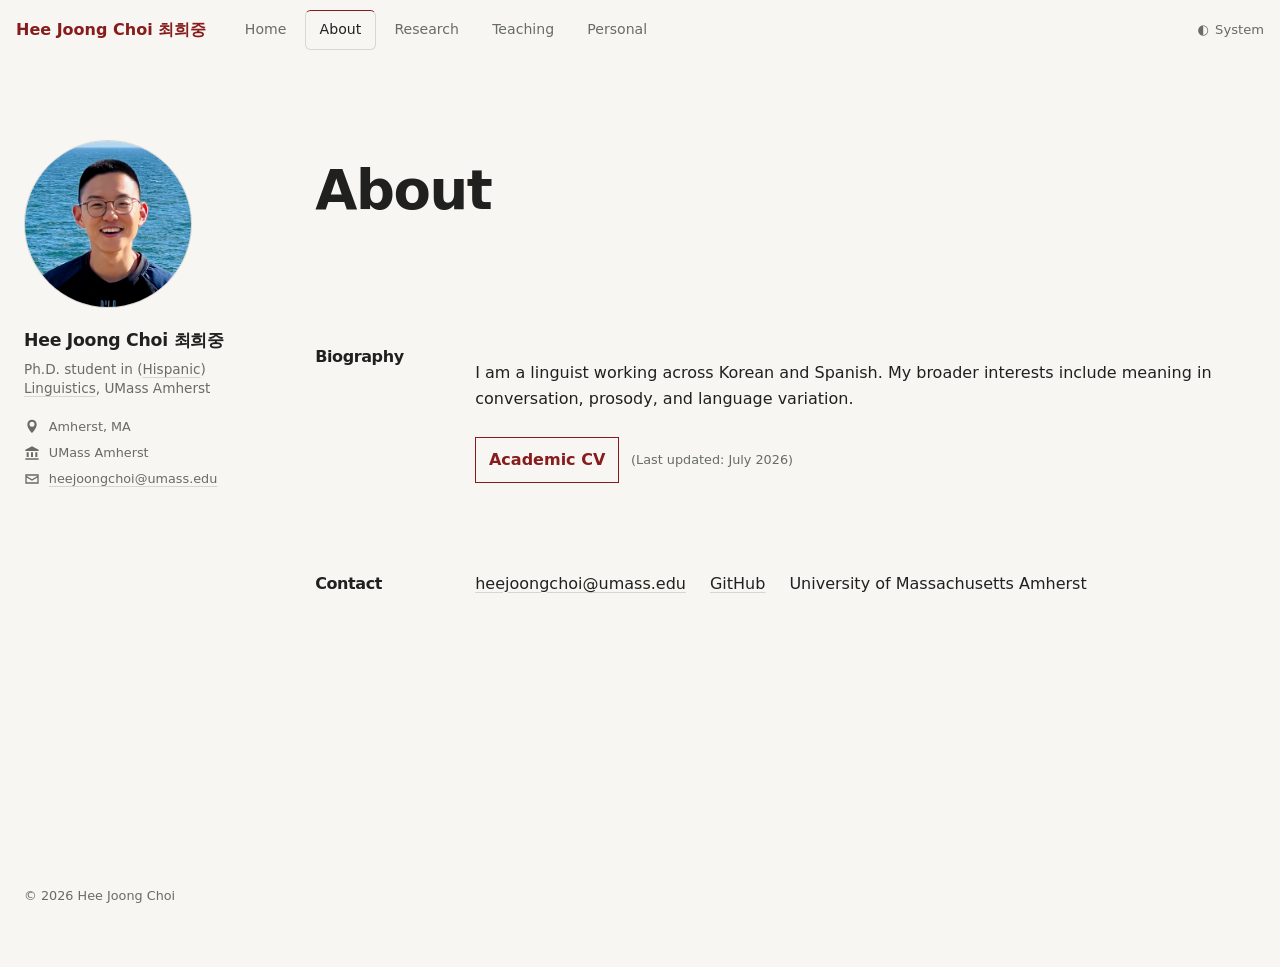
==== commit 9093d8c3: "About / Research / Teaching updates - CV / resume - section padding reduction - Seal of Biliteracy l" ====
--- a/about/index.html
+++ b/about/index.html
@@ -44,9 +44,9 @@
         <div>
           <p>I am a linguist working across Korean and Spanish. My broader interests include meaning in conversation, prosody, and language variation.</p>
           <div class="document-links" aria-label="Professional documents">
-            <!-- Replace each span with an <a> when its PDF is added. -->
-            <span>Academic CV <small>PDF forthcoming</small></span>
-            <span>Industry résumé <small>PDF forthcoming</small></span>
+            <!-- Replace this span with an <a> when the CV PDF is added. -->
+            <span class="cv-button">Academic CV</span>
+            <span class="document-updated">(Last updated: July 2026)</span>
           </div>
         </div>
       </section>
--- a/styles.css
+++ b/styles.css
@@ -299,6 +299,7 @@
 .document-links {
   display: flex;
   flex-wrap: wrap;
+  align-items: center;
   gap: 0.75rem;
   margin-top: 1.5rem;
 }
@@ -309,20 +310,38 @@
   text-decoration: none;
 }
 
-.document-links small {
-  color: var(--muted);
-  font-size: 0.72rem;
-  margin-left: 0.4rem;
+.cv-button {
+  border-color: var(--accent);
+  color: var(--accent);
+  font-weight: 650;
+  transition: background-color 120ms ease;
+}
+
+.cv-button:hover,
+.cv-button:focus-visible {
+  background-color: rgba(136, 28, 28, 0.16);
+}
+
+.document-updated {
+  border: 0;
+  color: var(--muted);
+  font-size: 0.8rem;
+  padding: 0;
 }
 
 .research-section {
   display: grid;
   grid-template-columns: 10rem minmax(0, 1fr);
   gap: 2rem;
-  padding-block: 2.75rem;
+  padding-block: 2rem;
 }
 
 .research-section > h2 { font-size: 1rem; }
+
+.research-page { font-size: 1.06rem; }
+.research-page .research-section > h2 { font-size: 1.06rem; }
+.research-page .project summary { font-size: 1.12rem; }
+.research-page .project-outcomes { font-size: 0.94rem; }
 
 .research-section a {
   text-decoration-color: var(--accent);
